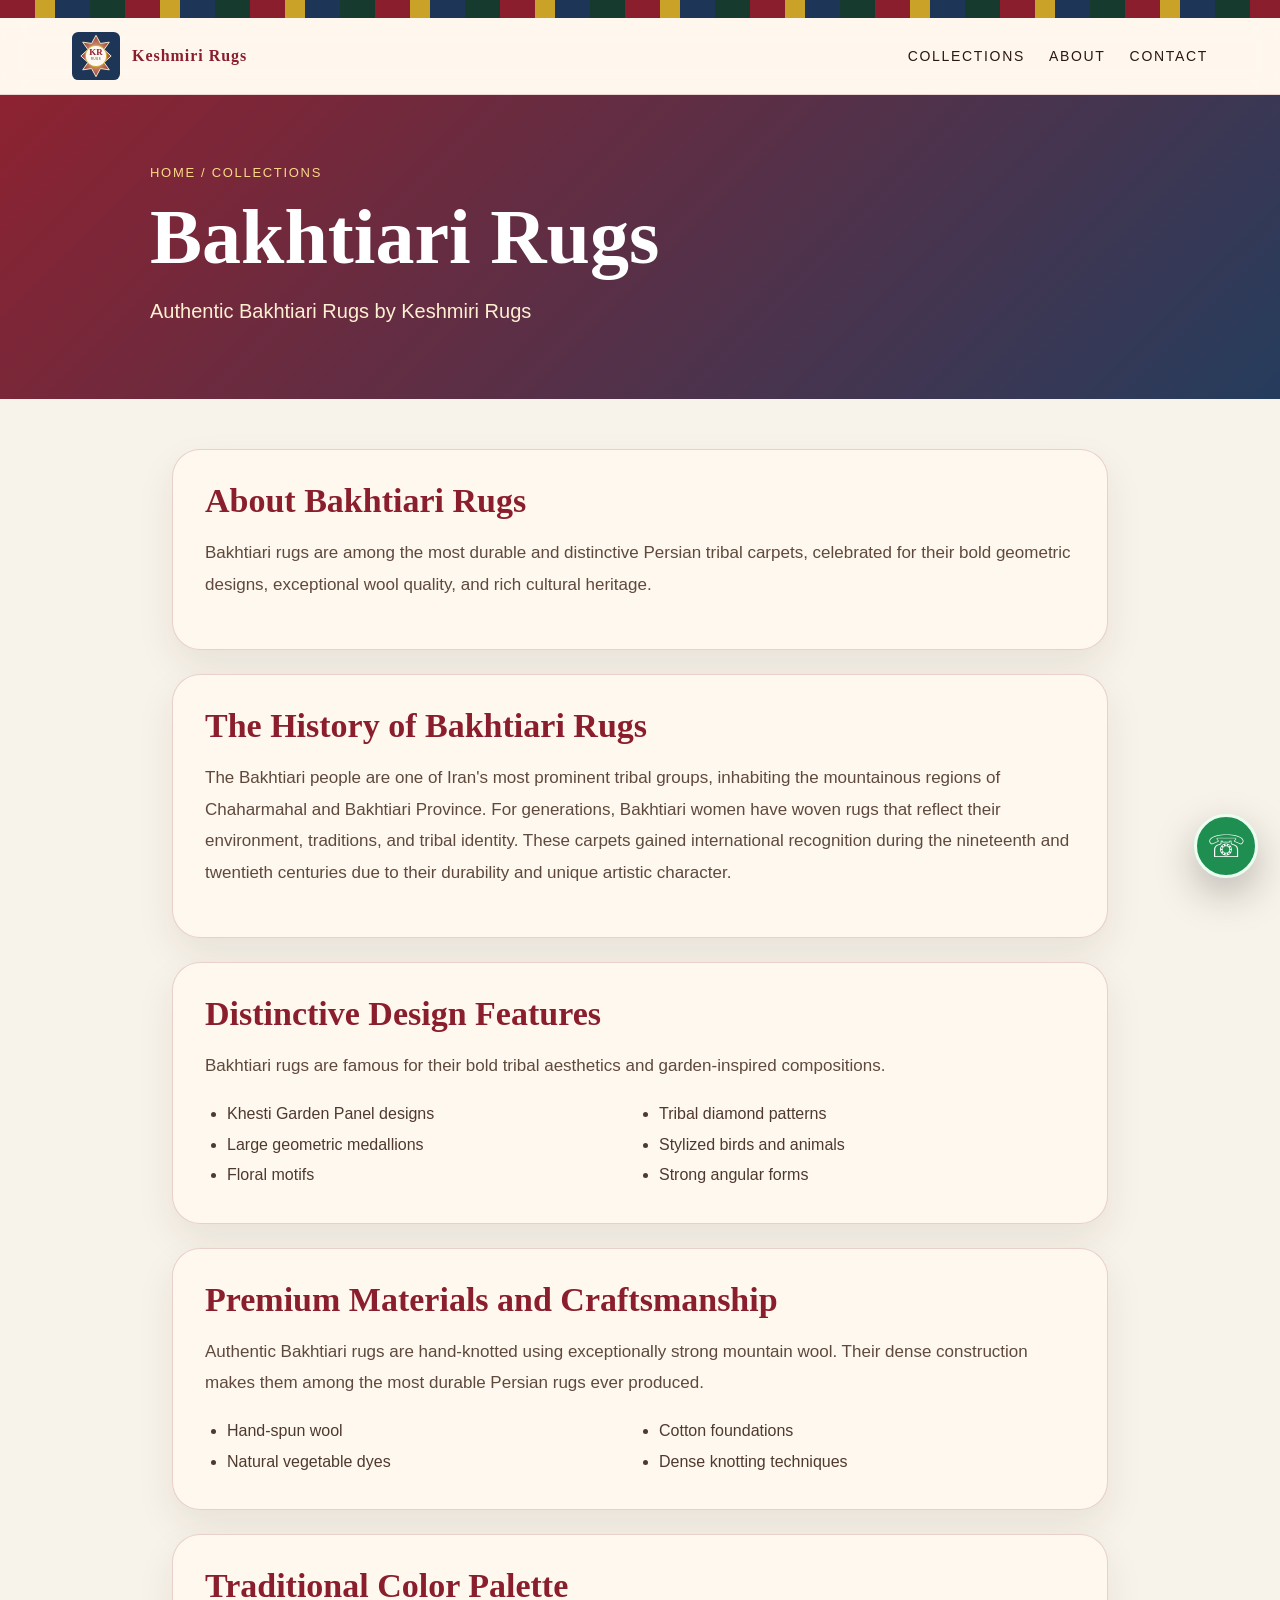
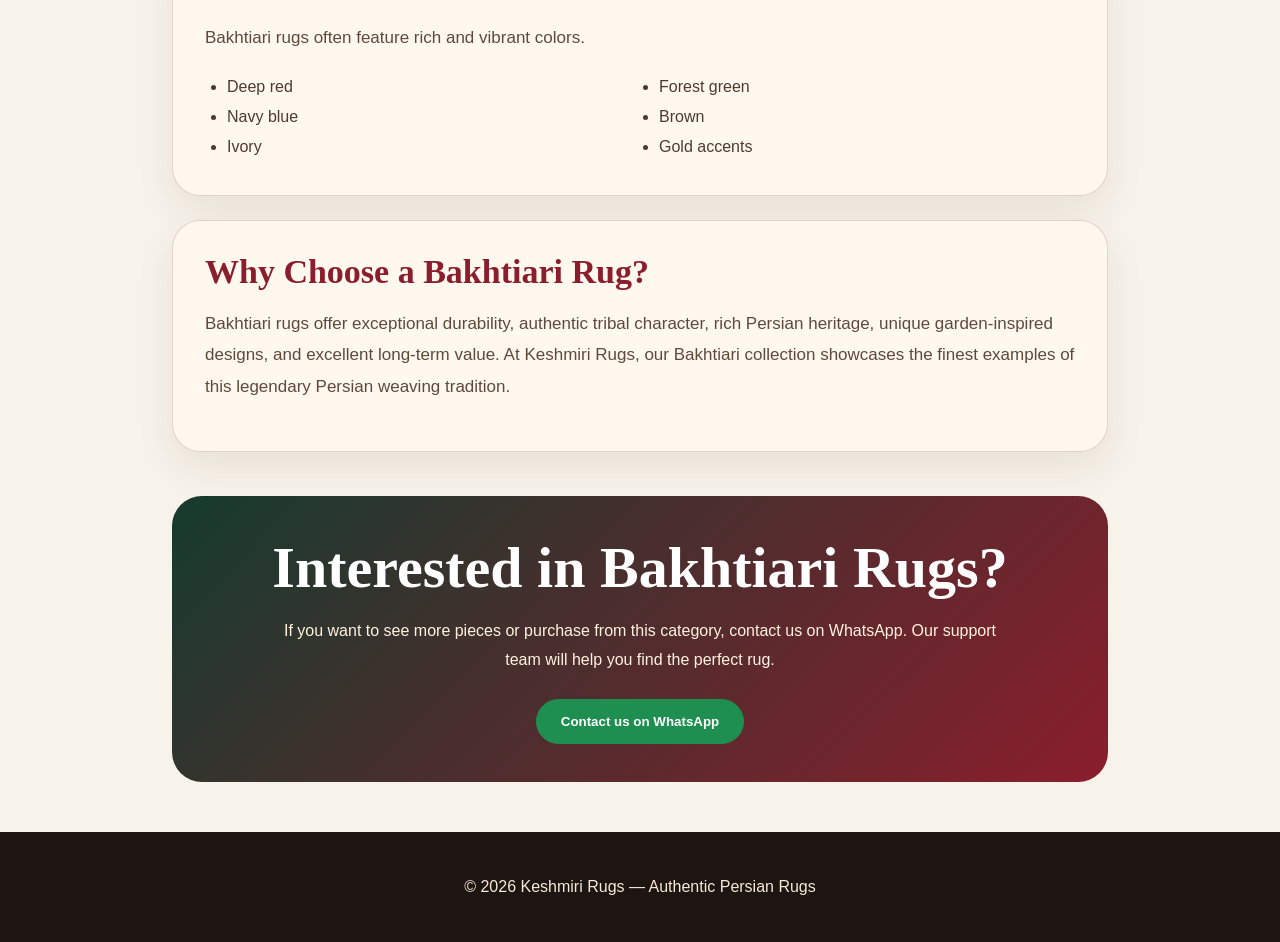
==== categories/bakhtiari.html @ 1ea9fee5 "Implement V1" ====
<!DOCTYPE html>
<html lang="en">
<head>
  <meta charset="UTF-8"><meta name="viewport" content="width=device-width, initial-scale=1.0">
  <title>Bakhtiari Rugs | Keshmiri Rugs</title>
  <meta name="description" content="Authentic Bakhtiari Rugs by Keshmiri Rugs. Bakhtiari rugs are among the most durable and distinctive Persian tribal carpets, celebrated for their bold geometric designs, exceptional wool quality, and rich cultural heritage.">
  <link rel="stylesheet" href="../assets/style.css">
</head>
<body>
  <div class="pattern-strip"></div>
  <header class="topbar">
    <nav class="nav">
      <a class="brand" href="../index.html"><img src="../assets/logo.svg" alt="Keshmiri Rugs logo"><span>Keshmiri Rugs</span></a>
      <div class="menu"><a href="../index.html#collections">Collections</a><a href="../index.html#about">About</a><a href="../index.html#contact">Contact</a></div>
    </nav>
  </header>
  <main>
    <section class="page-hero">
      <div class="page-title">
        <div class="breadcrumb"><a href="../index.html">Home</a> / Collections</div>
        <h1>Bakhtiari Rugs</h1>
        <p>Authentic Bakhtiari Rugs by Keshmiri Rugs</p>
      </div>
    </section>
    <div class="content">
      <section class="info-box">
        <h2>About Bakhtiari Rugs</h2>
        <p>Bakhtiari rugs are among the most durable and distinctive Persian tribal carpets, celebrated for their bold geometric designs, exceptional wool quality, and rich cultural heritage.</p>
      </section>
      <section class="info-box">
<h2>The History of Bakhtiari Rugs</h2>
<p>The Bakhtiari people are one of Iran&#x27;s most prominent tribal groups, inhabiting the mountainous regions of Chaharmahal and Bakhtiari Province. For generations, Bakhtiari women have woven rugs that reflect their environment, traditions, and tribal identity. These carpets gained international recognition during the nineteenth and twentieth centuries due to their durability and unique artistic character.</p>

</section>
<section class="info-box">
<h2>Distinctive Design Features</h2>
<p>Bakhtiari rugs are famous for their bold tribal aesthetics and garden-inspired compositions.</p>
<ul><li>Khesti Garden Panel designs</li><li>Large geometric medallions</li><li>Floral motifs</li><li>Tribal diamond patterns</li><li>Stylized birds and animals</li><li>Strong angular forms</li></ul>
</section>
<section class="info-box">
<h2>Premium Materials and Craftsmanship</h2>
<p>Authentic Bakhtiari rugs are hand-knotted using exceptionally strong mountain wool. Their dense construction makes them among the most durable Persian rugs ever produced.</p>
<ul><li>Hand-spun wool</li><li>Natural vegetable dyes</li><li>Cotton foundations</li><li>Dense knotting techniques</li></ul>
</section>
<section class="info-box">
<h2>Traditional Color Palette</h2>
<p>Bakhtiari rugs often feature rich and vibrant colors.</p>
<ul><li>Deep red</li><li>Navy blue</li><li>Ivory</li><li>Forest green</li><li>Brown</li><li>Gold accents</li></ul>
</section>
<section class="info-box">
<h2>Why Choose a Bakhtiari Rug?</h2>
<p>Bakhtiari rugs offer exceptional durability, authentic tribal character, rich Persian heritage, unique garden-inspired designs, and excellent long-term value. At Keshmiri Rugs, our Bakhtiari collection showcases the finest examples of this legendary Persian weaving tradition.</p>

</section>
      <section class="cta">
        <h2>Interested in Bakhtiari Rugs?</h2>
        <p>If you want to see more pieces or purchase from this category, contact us on WhatsApp. Our support team will help you find the perfect rug.</p>
        <button class="btn whatsapp" data-whatsapp data-category="Bakhtiari Rugs">Contact us on WhatsApp</button>
      </section>
    </div>
  </main>
  <footer class="footer">© 2026 Keshmiri Rugs — Authentic Persian Rugs</footer>
  <button class="floating-whatsapp" data-whatsapp data-category="Bakhtiari Rugs" aria-label="Contact on WhatsApp">☏</button>
  <script src="../assets/script.js"></script>
</body>
</html>
---- assets/style.css ----
:root{
  --red:#8b1e2d; --navy:#1d3557; --gold:#c9a227; --ivory:#fff8ee;
  --cream:#f8f3ea; --green:#163b2e; --brown:#2c1810; --muted:#775e4b;
}
*{box-sizing:border-box}
html{scroll-behavior:smooth}
body{margin:0;font-family:Inter,Arial,sans-serif;background:var(--cream);color:var(--brown)}
a{text-decoration:none;color:inherit}
.topbar{position:sticky;top:0;z-index:10;background:rgba(255,248,238,.92);backdrop-filter:blur(12px);border-bottom:1px solid rgba(139,30,45,.16)}
.nav{max-width:1180px;margin:auto;display:flex;align-items:center;justify-content:space-between;padding:14px 22px}
.brand{display:flex;align-items:center;gap:12px;font-family:Georgia,serif;font-weight:700;letter-spacing:.06em;color:var(--red)}
.brand img{width:48px;height:48px}
.menu{display:flex;gap:24px;font-size:14px;text-transform:uppercase;letter-spacing:.12em}
.hero{min-height:88vh;display:grid;grid-template-columns:1.02fr .98fr;gap:42px;align-items:center;max-width:1180px;margin:auto;padding:70px 22px}
.eyebrow{color:var(--red);font-size:13px;font-weight:700;letter-spacing:.24em;text-transform:uppercase}
h1{font-family:Georgia,serif;font-size:clamp(48px,7vw,92px);line-height:.94;margin:18px 0;color:var(--brown)}
.hero p{font-size:20px;line-height:1.8;color:#563e31;max-width:620px}
.hero-card{position:relative;border-radius:34px;overflow:hidden;box-shadow:0 32px 80px rgba(44,24,16,.22);border:10px solid var(--ivory);background:var(--red)}
.hero-card img{display:block;width:100%;height:auto}
.hero-badge{position:absolute;left:24px;bottom:24px;background:rgba(255,248,238,.92);border:1px solid rgba(201,162,39,.7);border-radius:22px;padding:16px 20px;color:var(--brown);font-family:Georgia,serif}
.btns{display:flex;gap:14px;flex-wrap:wrap;margin-top:34px}
.btn{display:inline-flex;align-items:center;justify-content:center;padding:14px 24px;border-radius:999px;font-weight:700;border:1px solid var(--red);transition:.25s;cursor:pointer}
.btn.primary{background:var(--red);color:white;box-shadow:0 12px 30px rgba(139,30,45,.25)}
.btn.secondary{background:transparent;color:var(--red)}
.btn.whatsapp{background:#1f8f51;color:white;border-color:#1f8f51}
.btn:hover{transform:translateY(-2px)}
.section{padding:86px 22px}
.section.dark{background:linear-gradient(135deg,var(--red),var(--navy));color:white}
.container{max-width:1180px;margin:auto}
.center{text-align:center}
h2{font-family:Georgia,serif;font-size:clamp(34px,5vw,58px);margin:0 0 16px}
.lead{font-size:18px;line-height:1.8;color:#6d5546;max-width:760px;margin:0 auto 42px}
.dark .lead{color:#f8e8d6}
.grid{display:grid;grid-template-columns:repeat(4,1fr);gap:20px}
.card{background:var(--ivory);border:1px solid rgba(139,30,45,.18);border-radius:26px;overflow:hidden;box-shadow:0 14px 34px rgba(44,24,16,.08);transition:.25s}
.card:hover{transform:translateY(-5px);box-shadow:0 22px 50px rgba(44,24,16,.14)}
.rug-thumb{height:160px;background:
  radial-gradient(circle at 50% 50%, var(--gold) 0 8%, transparent 9%),
  repeating-linear-gradient(45deg, rgba(255,248,238,.18) 0 14px, transparent 14px 28px),
  linear-gradient(135deg,var(--red),var(--navy));border-bottom:8px solid var(--gold);position:relative}
.rug-thumb:before{content:"";position:absolute;inset:18px;border:4px double var(--ivory);border-radius:10px}
.card-body{padding:22px}
.card h3{font-family:Georgia,serif;font-size:26px;margin:0 0 10px;color:var(--red)}
.card p{color:#6b5547;line-height:1.65;margin:0 0 18px}
.pattern-strip{height:18px;background:repeating-linear-gradient(90deg,var(--red) 0 35px,var(--gold) 35px 55px,var(--navy) 55px 90px,var(--green) 90px 125px)}
.footer{background:#1c1512;color:#f8e8d6;padding:46px 22px;text-align:center}
.page-hero{background:linear-gradient(135deg,rgba(139,30,45,.98),rgba(29,53,87,.96));color:white;padding:70px 22px 50px}
.breadcrumb{font-size:13px;letter-spacing:.13em;text-transform:uppercase;color:#f8d986;margin-bottom:20px}
.page-title{max-width:980px;margin:auto}
.page-title h1{color:white;font-size:clamp(42px,7vw,78px)}
.page-title p{font-size:20px;line-height:1.8;color:#fff0d2}
.content{max-width:980px;margin:50px auto;padding:0 22px}
.info-box{background:var(--ivory);border:1px solid rgba(139,30,45,.18);border-radius:28px;padding:32px;margin-bottom:24px;box-shadow:0 16px 38px rgba(44,24,16,.08)}
.info-box h2{font-size:34px;color:var(--red)}
.info-box p{line-height:1.85;color:#5f493d;font-size:17px}
.info-box ul{columns:2;margin:18px 0 0;padding-left:22px;color:#4f392f;line-height:1.9}
.cta{background:linear-gradient(135deg,var(--green),var(--red));color:white;border-radius:30px;padding:38px;text-align:center;margin:44px 0}
.cta h2{color:white}
.cta p{max-width:720px;margin:0 auto 24px;color:#fff3df;line-height:1.8}
@media(max-width:920px){.hero{grid-template-columns:1fr}.grid{grid-template-columns:repeat(2,1fr)}.menu{display:none}.hero{padding-top:36px}}
@media(max-width:560px){.grid{grid-template-columns:1fr}.info-box ul{columns:1}.nav{padding:10px 16px}.brand img{width:40px;height:40px}}

.floating-whatsapp{position:fixed;right:22px;bottom:22px;z-index:50;width:64px;height:64px;border-radius:50%;background:#1f8f51;color:white;display:flex;align-items:center;justify-content:center;font-size:31px;box-shadow:0 16px 40px rgba(0,0,0,.25);border:3px solid #eafff2;transition:.25s;cursor:pointer}
.floating-whatsapp:hover{transform:translateY(-4px) scale(1.03)}
@media(max-width:560px){.floating-whatsapp{width:58px;height:58px;right:16px;bottom:16px}}
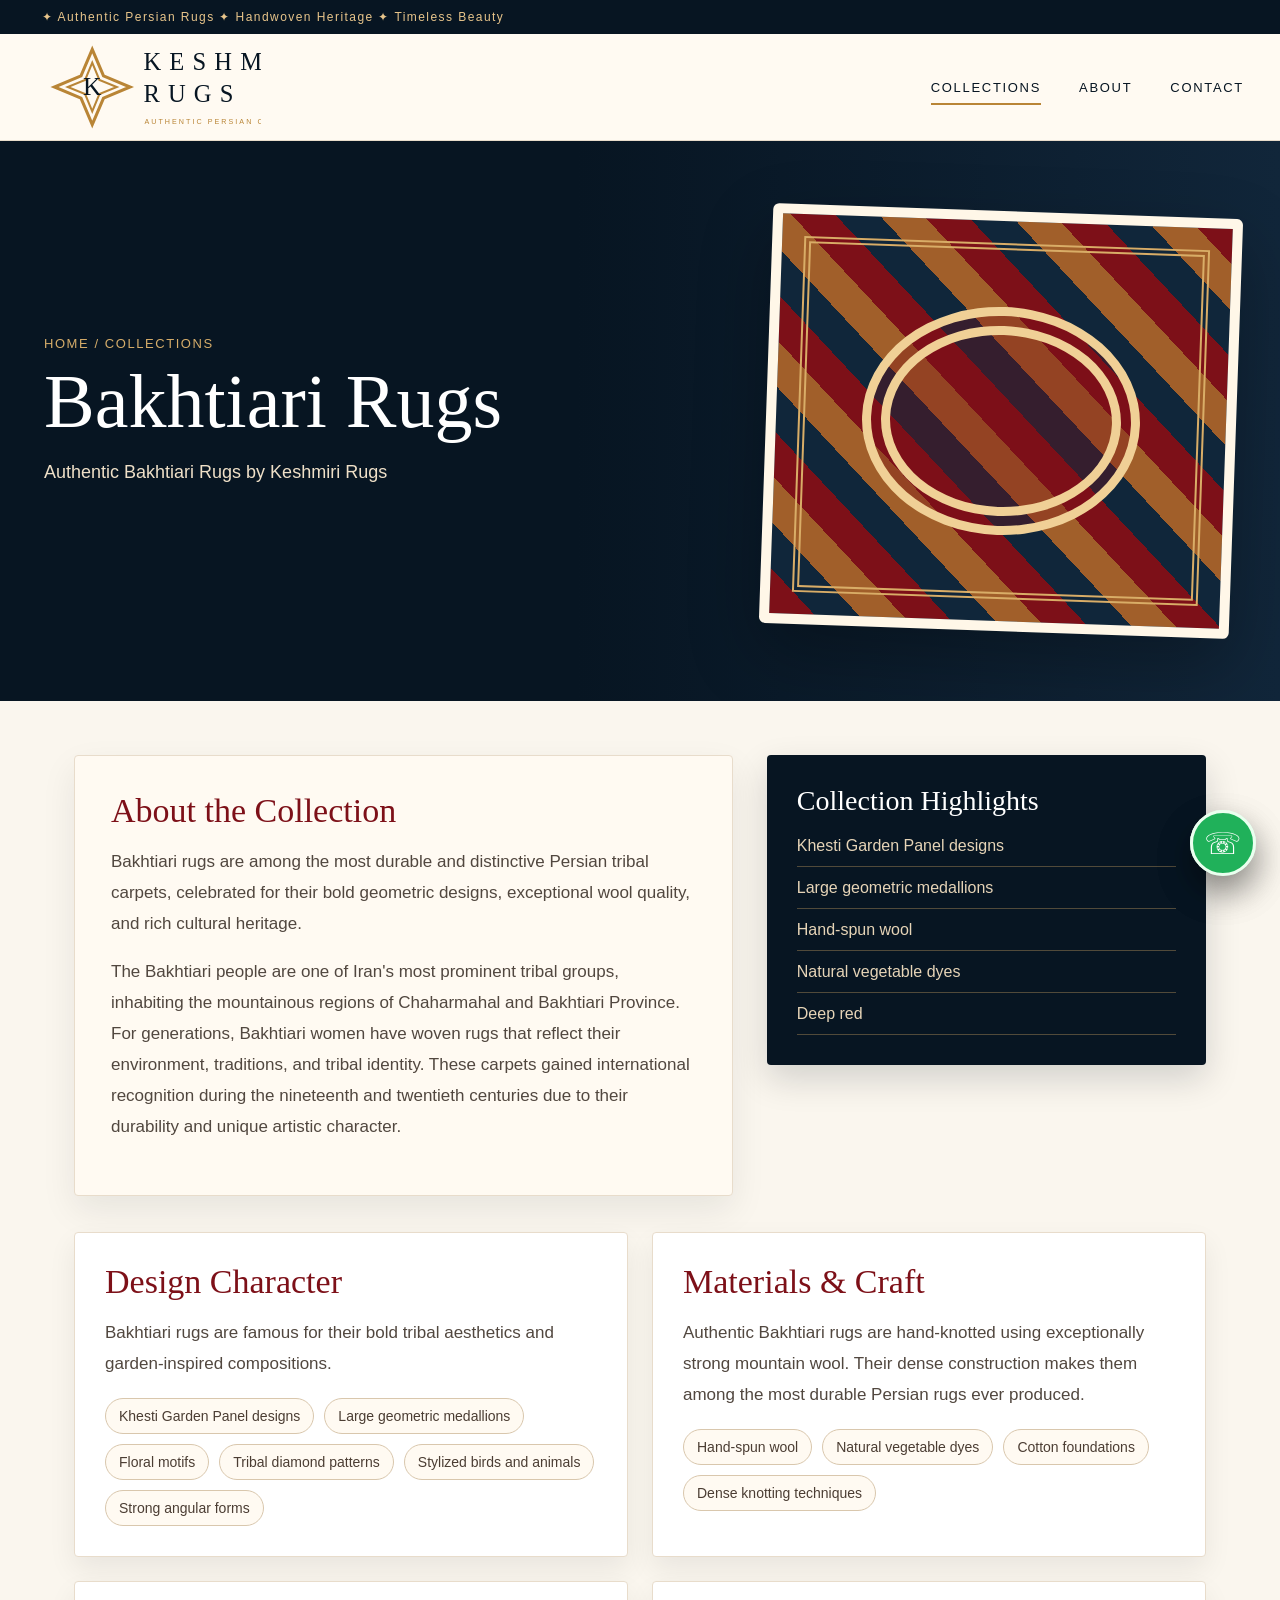
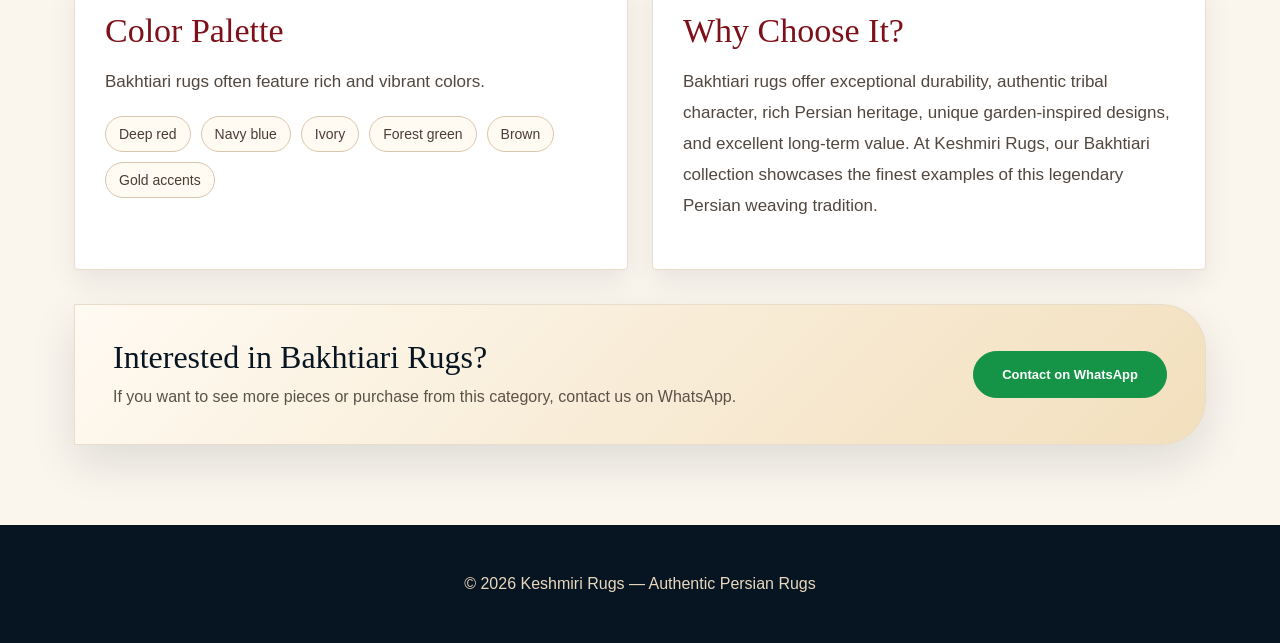
==== commit 58bc71a2: "Implement V2" ====
--- a/categories/bakhtiari.html
+++ b/categories/bakhtiari.html
@@ -15,52 +15,63 @@
     </nav>
   </header>
   <main>
-    <section class="page-hero">
-      <div class="page-title">
-        <div class="breadcrumb"><a href="../index.html">Home</a> / Collections</div>
-        <h1>Bakhtiari Rugs</h1>
-        <p>Authentic Bakhtiari Rugs by Keshmiri Rugs</p>
+    <section class="page-hero collection-hero">
+      <div class="collection-hero-inner">
+        <div>
+          <div class="breadcrumb"><a href="../index.html">Home</a> / Collections</div>
+          <h1>Bakhtiari Rugs</h1>
+          <p>Authentic Bakhtiari Rugs by Keshmiri Rugs</p>
+        </div>
+        <div class="hero-rug-panel" aria-hidden="true"></div>
       </div>
     </section>
-    <div class="content">
-      <section class="info-box">
-        <h2>About Bakhtiari Rugs</h2>
-        <p>Bakhtiari rugs are among the most durable and distinctive Persian tribal carpets, celebrated for their bold geometric designs, exceptional wool quality, and rich cultural heritage.</p>
+
+    <div class="collection-content">
+      <section class="intro-panel">
+        <article class="story-card">
+          <h2>About the Collection</h2>
+          <p>Bakhtiari rugs are among the most durable and distinctive Persian tribal carpets, celebrated for their bold geometric designs, exceptional wool quality, and rich cultural heritage.</p>
+          <p>The Bakhtiari people are one of Iran&#x27;s most prominent tribal groups, inhabiting the mountainous regions of Chaharmahal and Bakhtiari Province. For generations, Bakhtiari women have woven rugs that reflect their environment, traditions, and tribal identity. These carpets gained international recognition during the nineteenth and twentieth centuries due to their durability and unique artistic character.</p>
+        </article>
+        <aside class="quick-panel">
+          <h3>Collection Highlights</h3>
+          <div class="quick-list"><span>Khesti Garden Panel designs</span><span>Large geometric medallions</span><span>Hand-spun wool</span><span>Natural vegetable dyes</span><span>Deep red</span></div>
+        </aside>
       </section>
-      <section class="info-box">
-<h2>The History of Bakhtiari Rugs</h2>
-<p>The Bakhtiari people are one of Iran&#x27;s most prominent tribal groups, inhabiting the mountainous regions of Chaharmahal and Bakhtiari Province. For generations, Bakhtiari women have woven rugs that reflect their environment, traditions, and tribal identity. These carpets gained international recognition during the nineteenth and twentieth centuries due to their durability and unique artistic character.</p>
 
-</section>
-<section class="info-box">
-<h2>Distinctive Design Features</h2>
-<p>Bakhtiari rugs are famous for their bold tribal aesthetics and garden-inspired compositions.</p>
-<ul><li>Khesti Garden Panel designs</li><li>Large geometric medallions</li><li>Floral motifs</li><li>Tribal diamond patterns</li><li>Stylized birds and animals</li><li>Strong angular forms</li></ul>
-</section>
-<section class="info-box">
-<h2>Premium Materials and Craftsmanship</h2>
-<p>Authentic Bakhtiari rugs are hand-knotted using exceptionally strong mountain wool. Their dense construction makes them among the most durable Persian rugs ever produced.</p>
-<ul><li>Hand-spun wool</li><li>Natural vegetable dyes</li><li>Cotton foundations</li><li>Dense knotting techniques</li></ul>
-</section>
-<section class="info-box">
-<h2>Traditional Color Palette</h2>
-<p>Bakhtiari rugs often feature rich and vibrant colors.</p>
-<ul><li>Deep red</li><li>Navy blue</li><li>Ivory</li><li>Forest green</li><li>Brown</li><li>Gold accents</li></ul>
-</section>
-<section class="info-box">
-<h2>Why Choose a Bakhtiari Rug?</h2>
-<p>Bakhtiari rugs offer exceptional durability, authentic tribal character, rich Persian heritage, unique garden-inspired designs, and excellent long-term value. At Keshmiri Rugs, our Bakhtiari collection showcases the finest examples of this legendary Persian weaving tradition.</p>
+      <section class="compact-grid">
+        <article class="compact-section">
+          <h2>Design Character</h2>
+          <p>Bakhtiari rugs are famous for their bold tribal aesthetics and garden-inspired compositions.</p>
+          <div class="chips"><span class="chip">Khesti Garden Panel designs</span><span class="chip">Large geometric medallions</span><span class="chip">Floral motifs</span><span class="chip">Tribal diamond patterns</span><span class="chip">Stylized birds and animals</span><span class="chip">Strong angular forms</span></div>
+        </article>
+        <article class="compact-section">
+          <h2>Materials & Craft</h2>
+          <p>Authentic Bakhtiari rugs are hand-knotted using exceptionally strong mountain wool. Their dense construction makes them among the most durable Persian rugs ever produced.</p>
+          <div class="chips"><span class="chip">Hand-spun wool</span><span class="chip">Natural vegetable dyes</span><span class="chip">Cotton foundations</span><span class="chip">Dense knotting techniques</span></div>
+        </article>
+        <article class="compact-section">
+          <h2>Color Palette</h2>
+          <p>Bakhtiari rugs often feature rich and vibrant colors.</p>
+          <div class="chips"><span class="chip">Deep red</span><span class="chip">Navy blue</span><span class="chip">Ivory</span><span class="chip">Forest green</span><span class="chip">Brown</span><span class="chip">Gold accents</span></div>
+        </article>
+        <article class="compact-section">
+          <h2>Why Choose It?</h2>
+          <p>Bakhtiari rugs offer exceptional durability, authentic tribal character, rich Persian heritage, unique garden-inspired designs, and excellent long-term value. At Keshmiri Rugs, our Bakhtiari collection showcases the finest examples of this legendary Persian weaving tradition.</p>
+        </article>
+      </section>
 
-</section>
-      <section class="cta">
-        <h2>Interested in Bakhtiari Rugs?</h2>
-        <p>If you want to see more pieces or purchase from this category, contact us on WhatsApp. Our support team will help you find the perfect rug.</p>
-        <button class="btn whatsapp" data-whatsapp data-category="Bakhtiari Rugs">Contact us on WhatsApp</button>
+      <section class="collection-cta">
+        <div>
+          <h2>Interested in Bakhtiari Rugs?</h2>
+          <p>If you want to see more pieces or purchase from this category, contact us on WhatsApp.</p>
+        </div>
+        <button class="btn whatsapp" data-whatsapp data-category="Bakhtiari Rugs">Contact on WhatsApp</button>
       </section>
     </div>
   </main>
+  <button class="floating-whatsapp" data-whatsapp data-category="Bakhtiari Rugs" aria-label="Contact on WhatsApp"></button>
   <footer class="footer">© 2026 Keshmiri Rugs — Authentic Persian Rugs</footer>
-  <button class="floating-whatsapp" data-whatsapp data-category="Bakhtiari Rugs" aria-label="Contact on WhatsApp">☏</button>
   <script src="../assets/script.js"></script>
 </body>
 </html>
--- a/assets/style.css
+++ b/assets/style.css
@@ -1,66 +1,13 @@
 
-:root{
-  --red:#8b1e2d; --navy:#1d3557; --gold:#c9a227; --ivory:#fff8ee;
-  --cream:#f8f3ea; --green:#163b2e; --brown:#2c1810; --muted:#775e4b;
-}
-*{box-sizing:border-box}
-html{scroll-behavior:smooth}
-body{margin:0;font-family:Inter,Arial,sans-serif;background:var(--cream);color:var(--brown)}
-a{text-decoration:none;color:inherit}
-.topbar{position:sticky;top:0;z-index:10;background:rgba(255,248,238,.92);backdrop-filter:blur(12px);border-bottom:1px solid rgba(139,30,45,.16)}
-.nav{max-width:1180px;margin:auto;display:flex;align-items:center;justify-content:space-between;padding:14px 22px}
-.brand{display:flex;align-items:center;gap:12px;font-family:Georgia,serif;font-weight:700;letter-spacing:.06em;color:var(--red)}
-.brand img{width:48px;height:48px}
-.menu{display:flex;gap:24px;font-size:14px;text-transform:uppercase;letter-spacing:.12em}
-.hero{min-height:88vh;display:grid;grid-template-columns:1.02fr .98fr;gap:42px;align-items:center;max-width:1180px;margin:auto;padding:70px 22px}
-.eyebrow{color:var(--red);font-size:13px;font-weight:700;letter-spacing:.24em;text-transform:uppercase}
-h1{font-family:Georgia,serif;font-size:clamp(48px,7vw,92px);line-height:.94;margin:18px 0;color:var(--brown)}
-.hero p{font-size:20px;line-height:1.8;color:#563e31;max-width:620px}
-.hero-card{position:relative;border-radius:34px;overflow:hidden;box-shadow:0 32px 80px rgba(44,24,16,.22);border:10px solid var(--ivory);background:var(--red)}
-.hero-card img{display:block;width:100%;height:auto}
-.hero-badge{position:absolute;left:24px;bottom:24px;background:rgba(255,248,238,.92);border:1px solid rgba(201,162,39,.7);border-radius:22px;padding:16px 20px;color:var(--brown);font-family:Georgia,serif}
-.btns{display:flex;gap:14px;flex-wrap:wrap;margin-top:34px}
-.btn{display:inline-flex;align-items:center;justify-content:center;padding:14px 24px;border-radius:999px;font-weight:700;border:1px solid var(--red);transition:.25s;cursor:pointer}
-.btn.primary{background:var(--red);color:white;box-shadow:0 12px 30px rgba(139,30,45,.25)}
-.btn.secondary{background:transparent;color:var(--red)}
-.btn.whatsapp{background:#1f8f51;color:white;border-color:#1f8f51}
-.btn:hover{transform:translateY(-2px)}
-.section{padding:86px 22px}
-.section.dark{background:linear-gradient(135deg,var(--red),var(--navy));color:white}
-.container{max-width:1180px;margin:auto}
-.center{text-align:center}
-h2{font-family:Georgia,serif;font-size:clamp(34px,5vw,58px);margin:0 0 16px}
-.lead{font-size:18px;line-height:1.8;color:#6d5546;max-width:760px;margin:0 auto 42px}
-.dark .lead{color:#f8e8d6}
-.grid{display:grid;grid-template-columns:repeat(4,1fr);gap:20px}
-.card{background:var(--ivory);border:1px solid rgba(139,30,45,.18);border-radius:26px;overflow:hidden;box-shadow:0 14px 34px rgba(44,24,16,.08);transition:.25s}
-.card:hover{transform:translateY(-5px);box-shadow:0 22px 50px rgba(44,24,16,.14)}
-.rug-thumb{height:160px;background:
-  radial-gradient(circle at 50% 50%, var(--gold) 0 8%, transparent 9%),
-  repeating-linear-gradient(45deg, rgba(255,248,238,.18) 0 14px, transparent 14px 28px),
-  linear-gradient(135deg,var(--red),var(--navy));border-bottom:8px solid var(--gold);position:relative}
-.rug-thumb:before{content:"";position:absolute;inset:18px;border:4px double var(--ivory);border-radius:10px}
-.card-body{padding:22px}
-.card h3{font-family:Georgia,serif;font-size:26px;margin:0 0 10px;color:var(--red)}
-.card p{color:#6b5547;line-height:1.65;margin:0 0 18px}
-.pattern-strip{height:18px;background:repeating-linear-gradient(90deg,var(--red) 0 35px,var(--gold) 35px 55px,var(--navy) 55px 90px,var(--green) 90px 125px)}
-.footer{background:#1c1512;color:#f8e8d6;padding:46px 22px;text-align:center}
-.page-hero{background:linear-gradient(135deg,rgba(139,30,45,.98),rgba(29,53,87,.96));color:white;padding:70px 22px 50px}
-.breadcrumb{font-size:13px;letter-spacing:.13em;text-transform:uppercase;color:#f8d986;margin-bottom:20px}
-.page-title{max-width:980px;margin:auto}
-.page-title h1{color:white;font-size:clamp(42px,7vw,78px)}
-.page-title p{font-size:20px;line-height:1.8;color:#fff0d2}
-.content{max-width:980px;margin:50px auto;padding:0 22px}
-.info-box{background:var(--ivory);border:1px solid rgba(139,30,45,.18);border-radius:28px;padding:32px;margin-bottom:24px;box-shadow:0 16px 38px rgba(44,24,16,.08)}
-.info-box h2{font-size:34px;color:var(--red)}
-.info-box p{line-height:1.85;color:#5f493d;font-size:17px}
-.info-box ul{columns:2;margin:18px 0 0;padding-left:22px;color:#4f392f;line-height:1.9}
-.cta{background:linear-gradient(135deg,var(--green),var(--red));color:white;border-radius:30px;padding:38px;text-align:center;margin:44px 0}
-.cta h2{color:white}
-.cta p{max-width:720px;margin:0 auto 24px;color:#fff3df;line-height:1.8}
-@media(max-width:920px){.hero{grid-template-columns:1fr}.grid{grid-template-columns:repeat(2,1fr)}.menu{display:none}.hero{padding-top:36px}}
-@media(max-width:560px){.grid{grid-template-columns:1fr}.info-box ul{columns:1}.nav{padding:10px 16px}.brand img{width:40px;height:40px}}
+:root{--ink:#071522;--gold:#b98536;--cream:#faf6ee;--paper:#fffaf2;--red:#7d1018;--line:#e8dccb;--muted:#6b5a4b;--green:#159447}*{box-sizing:border-box}html{scroll-behavior:smooth}body{margin:0;background:var(--cream);font-family:Inter,Arial,sans-serif;color:var(--ink)}a{text-decoration:none;color:inherit}.pattern-strip{height:34px;background:#071522;color:#e8c58b;display:flex;align-items:center;padding:0 42px;font-size:12px;letter-spacing:.12em}.pattern-strip:before{content:'✦ Authentic Persian Rugs  ✦  Handwoven Heritage  ✦  Timeless Beauty'}
+.topbar{position:sticky;top:0;z-index:10;background:rgba(255,250,242,.96);border-bottom:1px solid var(--line);backdrop-filter:blur(10px)}.nav{max-width:1320px;margin:auto;height:106px;padding:0 36px;display:flex;align-items:center;justify-content:space-between}.brand{display:flex;align-items:center;gap:12px}.brand img{width:210px;height:auto}.brand span{display:none}.menu{display:flex;gap:38px;text-transform:uppercase;font-size:13px;letter-spacing:.13em}.menu a{position:relative}.menu a:hover{color:var(--gold)}.menu a:first-child:after{content:'';position:absolute;left:0;right:0;bottom:-10px;height:2px;background:var(--gold)}
+.hero{min-height:610px;display:grid;grid-template-columns:1fr 1.15fr;align-items:center;gap:0;max-width:none;margin:0;padding:0 0 0 70px;background:linear-gradient(90deg,#fffaf2 0%,#fffaf2 36%,rgba(255,250,242,.3) 58%,rgba(255,250,242,0) 100%),url('hero-rug.svg') center/cover no-repeat}.eyebrow,.subtitle{color:var(--gold);font-size:14px;letter-spacing:.08em}.eyebrow:before{content:'— ';}.hero h1,h1{font-family:Georgia,serif;font-size:clamp(48px,6vw,76px);line-height:1.02;margin:20px 0 22px;color:#16100d;font-weight:400}.hero h1:after{content:''}.hero p,.intro{font-size:17px;line-height:1.9;color:#4f463f;max-width:540px}.hero-card{display:none}.btns{display:flex;gap:18px;margin-top:34px}.btn{display:inline-flex;align-items:center;justify-content:center;border:1px solid var(--gold);background:transparent;color:#16100d;padding:15px 28px;border-radius:3px;text-transform:uppercase;font-size:13px;letter-spacing:.12em;font-weight:700;cursor:pointer;transition:.25s}.btn.primary{background:var(--red);border-color:var(--red);color:#fff;box-shadow:0 12px 28px rgba(125,16,24,.25)}.btn.secondary{background:#fffaf2;color:#16100d}.btn.whatsapp{background:var(--green);border-color:var(--green);color:white;border-radius:30px;text-transform:none;letter-spacing:0}.btn:hover{transform:translateY(-2px)}
+.section{padding:76px 34px}.section.dark{background:#fffaf2;border-top:1px solid var(--line);border-bottom:1px solid var(--line);color:var(--ink);padding:32px 34px}.section.dark .container{display:grid;grid-template-columns:repeat(4,1fr);gap:24px;max-width:1260px}.section.dark h2{display:none}.section.dark .lead{display:contents}.section.dark .lead:before{content:'♡  Handwoven by Artisans';}.section.dark .lead:after{content:'✺  Authentic Designs';}.section.dark .lead,.section.dark .lead:before,.section.dark .lead:after{font-size:15px;color:#2c201a;text-transform:uppercase;letter-spacing:.09em}.container{max-width:1260px;margin:auto}.center{text-align:center}h2{font-family:Georgia,serif;font-size:clamp(34px,4vw,46px);font-weight:400;margin:0 0 12px}.lead{color:var(--muted);line-height:1.7;max-width:720px;margin:0 auto 42px}.grid{display:grid;grid-template-columns:repeat(4,1fr);gap:22px}.card{background:white;border:1px solid var(--line);box-shadow:0 14px 30px rgba(7,21,34,.10);overflow:hidden;border-radius:6px;transition:.25s}.card:hover{transform:translateY(-5px)}.rug-thumb{height:220px;background:repeating-linear-gradient(45deg,#7d1018 0 30px,#10263a 30px 60px,#a15f2a 60px 90px);position:relative}.rug-thumb:before{content:'';position:absolute;inset:14px;border:5px double #d9ad67}.rug-thumb:after{content:'';position:absolute;inset:54px;border-radius:50%;border:22px double #f0d096}.card-body{padding:20px;background:linear-gradient(#fffaf2ee,#fffaf2)}.card h3{font-family:Georgia,serif;font-size:25px;font-weight:400;margin:0 0 8px;color:#16100d}.card p{display:none}.card .btn{border:0;padding:0;color:var(--gold);background:none;text-transform:none;letter-spacing:0;font-weight:400}.footer{background:#071522;color:#e9d8bd;padding:50px;text-align:center}.page-hero{padding:80px 44px;background:linear-gradient(135deg,#071522,#18304a);color:white}.breadcrumb{color:#d6ad6a;text-transform:uppercase;letter-spacing:.12em;font-size:13px}.page-title{max-width:980px;margin:auto}.page-title h1{color:white;font-size:clamp(48px,6vw,72px)}.page-title p{font-size:19px;color:#efe0c8}.content{max-width:980px;margin:50px auto;padding:0 24px}.info-box{background:white;border:1px solid var(--line);padding:34px;margin-bottom:22px;box-shadow:0 12px 30px rgba(7,21,34,.08);border-radius:4px}.info-box h2{font-size:32px;color:var(--red)}.info-box p{line-height:1.85;color:#51473f;font-size:17px}.info-box ul{columns:2;line-height:1.9;color:#51473f}.cta{background:#fffaf2;border:1px solid var(--line);box-shadow:0 16px 40px rgba(7,21,34,.10);border-radius:0 42px 42px 0;padding:36px;text-align:center;margin-top:42px}.cta h2{font-size:32px}.cta p{color:#51473f}.floating-whatsapp{position:fixed;right:24px;bottom:24px;background:#20b15a;color:white;width:66px;height:66px;border-radius:50%;display:grid;place-items:center;font-size:30px;box-shadow:0 16px 34px #0004;z-index:30;border:3px solid #eaffef}.floating-whatsapp:before{content:'☏'}@media(max-width:900px){.menu{display:none}.nav{height:86px;padding:0 18px}.brand img{width:170px}.hero{grid-template-columns:1fr;padding:60px 24px;background:linear-gradient(90deg,rgba(255,250,242,.94),rgba(255,250,242,.78)),url('hero-rug.svg') center/cover}.grid{grid-template-columns:repeat(2,1fr)}.section.dark .container{grid-template-columns:1fr 1fr}}@media(max-width:560px){.pattern-strip{display:none}.grid,.section.dark .container{grid-template-columns:1fr}.hero h1{font-size:46px}.btns{flex-direction:column}.section{padding:50px 20px}.info-box ul{columns:1}}
 
-.floating-whatsapp{position:fixed;right:22px;bottom:22px;z-index:50;width:64px;height:64px;border-radius:50%;background:#1f8f51;color:white;display:flex;align-items:center;justify-content:center;font-size:31px;box-shadow:0 16px 40px rgba(0,0,0,.25);border:3px solid #eafff2;transition:.25s;cursor:pointer}
-.floating-whatsapp:hover{transform:translateY(-4px) scale(1.03)}
-@media(max-width:560px){.floating-whatsapp{width:58px;height:58px;right:16px;bottom:16px}}
+/* --- Final requested edits: correct brand, hover summaries, compact collection pages --- */
+.brand img{width:225px;max-width:48vw}.brand span{display:none!important}
+.card{position:relative}.card-body{position:relative;min-height:100px}.card p{display:block!important;position:absolute;left:0;right:0;bottom:0;min-height:100%;padding:18px 20px;margin:0;background:rgba(255,250,242,.96);color:#45372e;line-height:1.55;font-size:14px;opacity:0;transform:translateY(16px);transition:.28s ease;border-top:1px solid var(--line)}
+.card:hover p{opacity:1;transform:translateY(0)}.card:hover .card-body h3,.card:hover .card-body .btn{opacity:.12}.card .btn.secondary:after{content:'  '} 
+.page-hero.collection-hero{padding:0;background:linear-gradient(90deg,#071522 0%,#071522 45%,#11263a 100%);overflow:hidden}.collection-hero-inner{max-width:1320px;margin:auto;display:grid;grid-template-columns:1fr 470px;gap:54px;align-items:center;padding:70px 44px}.collection-hero h1{font-family:Georgia,serif;font-weight:400;font-size:clamp(48px,6vw,76px);line-height:1;margin:12px 0 18px;color:white}.collection-hero p{font-size:18px;line-height:1.75;color:#efe0c8;max-width:760px}.hero-rug-panel{height:420px;border:10px solid #fff7e8;border-radius:6px;background:repeating-linear-gradient(45deg,#7d1018 0 32px,#10263a 32px 64px,#a15f2a 64px 96px);position:relative;box-shadow:0 28px 70px rgba(0,0,0,.28);transform:rotate(2deg)}.hero-rug-panel:before{content:'';position:absolute;inset:22px;border:7px double #d9ad67}.hero-rug-panel:after{content:'';position:absolute;inset:86px;border-radius:50%;border:28px double #f0d096;background:rgba(125,16,24,.35)}
+.collection-content{max-width:1180px;margin:0 auto;padding:54px 24px 80px}.intro-panel{display:grid;grid-template-columns:1.2fr .8fr;gap:34px;align-items:start;margin-bottom:36px}.story-card{background:#fffaf2;border:1px solid var(--line);padding:36px;border-radius:4px;box-shadow:0 14px 35px rgba(7,21,34,.08)}.story-card h2,.compact-section h2{font-family:Georgia,serif;font-weight:400;color:var(--red);font-size:34px;margin:0 0 14px}.story-card p,.compact-section p{line-height:1.82;color:#51473f;font-size:17px}.quick-panel{background:#071522;color:#f4e7d2;padding:30px;border-radius:4px;box-shadow:0 14px 35px rgba(7,21,34,.16);position:sticky;top:128px}.quick-panel h3{font-family:Georgia,serif;font-size:28px;font-weight:400;margin:0 0 20px;color:white}.quick-list{display:grid;gap:12px}.quick-list span{display:block;border-bottom:1px solid rgba(217,173,103,.35);padding-bottom:11px;color:#e6d4b7}.compact-grid{display:grid;grid-template-columns:1fr 1fr;gap:24px}.compact-section{background:white;border:1px solid var(--line);padding:30px;border-radius:4px;box-shadow:0 12px 28px rgba(7,21,34,.07)}.chips{display:flex;flex-wrap:wrap;gap:10px;margin-top:18px}.chip{padding:9px 13px;border:1px solid #d9c7ad;background:#fffaf2;border-radius:999px;color:#4b3d33;font-size:14px}.collection-cta{margin-top:34px;background:linear-gradient(135deg,#fffaf2,#f2dfbd);border:1px solid var(--line);display:grid;grid-template-columns:1fr auto;align-items:center;gap:24px;padding:34px 38px;border-radius:0 44px 44px 0;box-shadow:0 18px 45px rgba(7,21,34,.11)}.collection-cta h2{font-family:Georgia,serif;font-weight:400;font-size:32px;margin:0 0 8px}.collection-cta p{margin:0;color:#5b5148;line-height:1.6}.content>.info-box,.content>.cta{display:none}
+@media(max-width:900px){.collection-hero-inner,.intro-panel,.compact-grid,.collection-cta{grid-template-columns:1fr}.hero-rug-panel{height:280px}.quick-panel{position:static}.collection-cta{border-radius:4px}.card p{position:static;opacity:1;transform:none;font-size:13px;padding:0;background:transparent;border:0;margin:8px 0 12px}.card:hover .card-body h3,.card:hover .card-body .btn{opacity:1}}
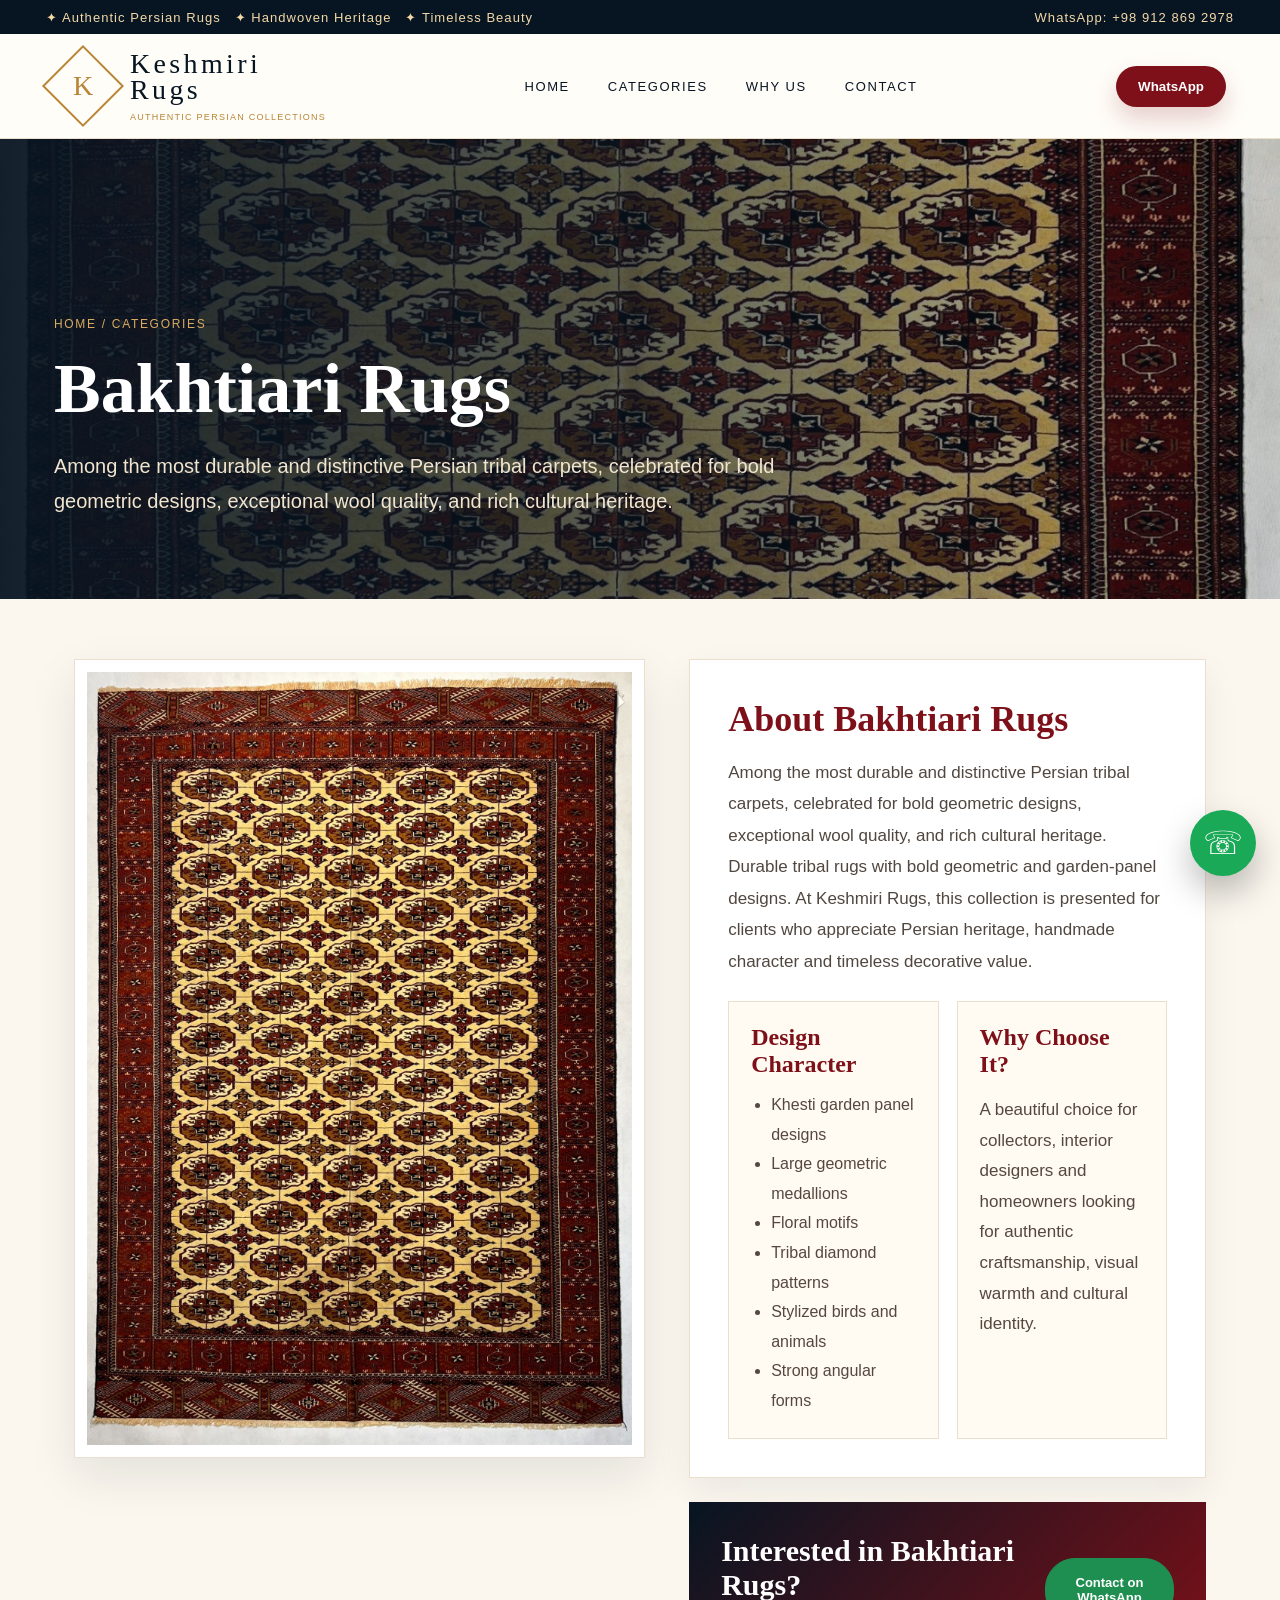
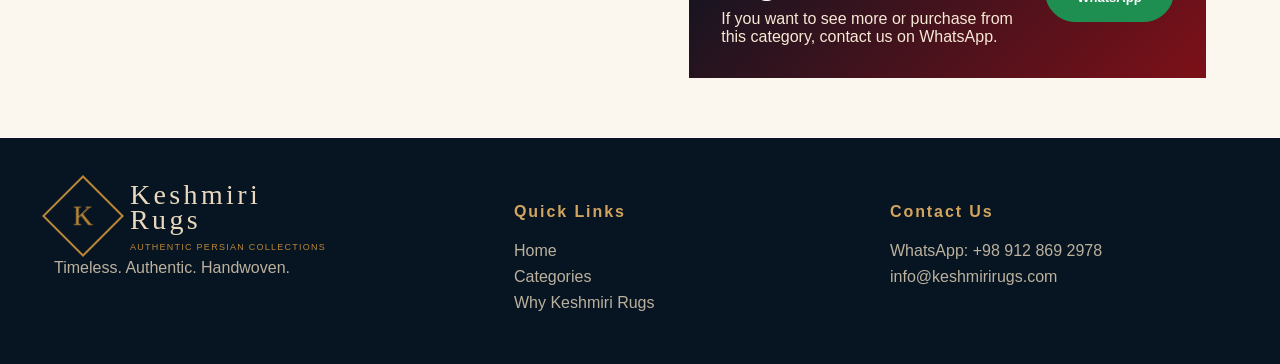
==== commit dd7371b6: "Implement new UI UX" ====
--- a/categories/bakhtiari.html
+++ b/categories/bakhtiari.html
@@ -1,77 +1,2 @@
-<!DOCTYPE html>
-<html lang="en">
-<head>
-  <meta charset="UTF-8"><meta name="viewport" content="width=device-width, initial-scale=1.0">
-  <title>Bakhtiari Rugs | Keshmiri Rugs</title>
-  <meta name="description" content="Authentic Bakhtiari Rugs by Keshmiri Rugs. Bakhtiari rugs are among the most durable and distinctive Persian tribal carpets, celebrated for their bold geometric designs, exceptional wool quality, and rich cultural heritage.">
-  <link rel="stylesheet" href="../assets/style.css">
-</head>
-<body>
-  <div class="pattern-strip"></div>
-  <header class="topbar">
-    <nav class="nav">
-      <a class="brand" href="../index.html"><img src="../assets/logo.svg" alt="Keshmiri Rugs logo"><span>Keshmiri Rugs</span></a>
-      <div class="menu"><a href="../index.html#collections">Collections</a><a href="../index.html#about">About</a><a href="../index.html#contact">Contact</a></div>
-    </nav>
-  </header>
-  <main>
-    <section class="page-hero collection-hero">
-      <div class="collection-hero-inner">
-        <div>
-          <div class="breadcrumb"><a href="../index.html">Home</a> / Collections</div>
-          <h1>Bakhtiari Rugs</h1>
-          <p>Authentic Bakhtiari Rugs by Keshmiri Rugs</p>
-        </div>
-        <div class="hero-rug-panel" aria-hidden="true"></div>
-      </div>
-    </section>
-
-    <div class="collection-content">
-      <section class="intro-panel">
-        <article class="story-card">
-          <h2>About the Collection</h2>
-          <p>Bakhtiari rugs are among the most durable and distinctive Persian tribal carpets, celebrated for their bold geometric designs, exceptional wool quality, and rich cultural heritage.</p>
-          <p>The Bakhtiari people are one of Iran&#x27;s most prominent tribal groups, inhabiting the mountainous regions of Chaharmahal and Bakhtiari Province. For generations, Bakhtiari women have woven rugs that reflect their environment, traditions, and tribal identity. These carpets gained international recognition during the nineteenth and twentieth centuries due to their durability and unique artistic character.</p>
-        </article>
-        <aside class="quick-panel">
-          <h3>Collection Highlights</h3>
-          <div class="quick-list"><span>Khesti Garden Panel designs</span><span>Large geometric medallions</span><span>Hand-spun wool</span><span>Natural vegetable dyes</span><span>Deep red</span></div>
-        </aside>
-      </section>
-
-      <section class="compact-grid">
-        <article class="compact-section">
-          <h2>Design Character</h2>
-          <p>Bakhtiari rugs are famous for their bold tribal aesthetics and garden-inspired compositions.</p>
-          <div class="chips"><span class="chip">Khesti Garden Panel designs</span><span class="chip">Large geometric medallions</span><span class="chip">Floral motifs</span><span class="chip">Tribal diamond patterns</span><span class="chip">Stylized birds and animals</span><span class="chip">Strong angular forms</span></div>
-        </article>
-        <article class="compact-section">
-          <h2>Materials & Craft</h2>
-          <p>Authentic Bakhtiari rugs are hand-knotted using exceptionally strong mountain wool. Their dense construction makes them among the most durable Persian rugs ever produced.</p>
-          <div class="chips"><span class="chip">Hand-spun wool</span><span class="chip">Natural vegetable dyes</span><span class="chip">Cotton foundations</span><span class="chip">Dense knotting techniques</span></div>
-        </article>
-        <article class="compact-section">
-          <h2>Color Palette</h2>
-          <p>Bakhtiari rugs often feature rich and vibrant colors.</p>
-          <div class="chips"><span class="chip">Deep red</span><span class="chip">Navy blue</span><span class="chip">Ivory</span><span class="chip">Forest green</span><span class="chip">Brown</span><span class="chip">Gold accents</span></div>
-        </article>
-        <article class="compact-section">
-          <h2>Why Choose It?</h2>
-          <p>Bakhtiari rugs offer exceptional durability, authentic tribal character, rich Persian heritage, unique garden-inspired designs, and excellent long-term value. At Keshmiri Rugs, our Bakhtiari collection showcases the finest examples of this legendary Persian weaving tradition.</p>
-        </article>
-      </section>
-
-      <section class="collection-cta">
-        <div>
-          <h2>Interested in Bakhtiari Rugs?</h2>
-          <p>If you want to see more pieces or purchase from this category, contact us on WhatsApp.</p>
-        </div>
-        <button class="btn whatsapp" data-whatsapp data-category="Bakhtiari Rugs">Contact on WhatsApp</button>
-      </section>
-    </div>
-  </main>
-  <button class="floating-whatsapp" data-whatsapp data-category="Bakhtiari Rugs" aria-label="Contact on WhatsApp"></button>
-  <footer class="footer">© 2026 Keshmiri Rugs — Authentic Persian Rugs</footer>
-  <script src="../assets/script.js"></script>
-</body>
-</html>+<!doctype html><html lang="en"><head><meta charset="utf-8"><meta name="viewport" content="width=device-width,initial-scale=1"><title>Bakhtiari Rugs | Keshmiri Rugs</title><link rel="stylesheet" href="../assets/style.css"></head><body><div class="topline"><span>✦ Authentic Persian Rugs &nbsp; ✦ Handwoven Heritage &nbsp; ✦ Timeless Beauty</span><span>WhatsApp: +98 912 869 2978</span></div>
+<header class="nav"><a class="logo" href="../index.html"><div class="mark"><span>K</span></div><div class="logo-text">Keshmiri<br>Rugs<small>AUTHENTIC PERSIAN COLLECTIONS</small></div></a><nav class="menu"><a href="../index.html">Home</a><a href="../categories.html">Categories</a><a href="../index.html#why">Why Us</a><a href="../index.html#contact">Contact</a></nav><button class="whatsapp-top" data-wa data-category="Persian Rugs">WhatsApp</button></header><section class="page-hero"><div class="page-hero-inner"><div class="breadcrumb"><a href="../index.html">Home</a> / <a href="../categories.html">Categories</a></div><h1>Bakhtiari Rugs</h1><p>Among the most durable and distinctive Persian tribal carpets, celebrated for bold geometric designs, exceptional wool quality, and rich cultural heritage.</p></div></section><main class="cat-content"><div class="cat-layout"><div class="cat-photo"><img src="../assets/rug-main.jpg" alt="Bakhtiari Rugs"></div><div><section class="story"><h2>About Bakhtiari Rugs</h2><p>Among the most durable and distinctive Persian tribal carpets, celebrated for bold geometric designs, exceptional wool quality, and rich cultural heritage. Durable tribal rugs with bold geometric and garden-panel designs. At Keshmiri Rugs, this collection is presented for clients who appreciate Persian heritage, handmade character and timeless decorative value.</p><div class="info-columns"><div class="mini"><h3>Design Character</h3><ul><li>Khesti garden panel designs</li><li>Large geometric medallions</li><li>Floral motifs</li><li>Tribal diamond patterns</li><li>Stylized birds and animals</li><li>Strong angular forms</li></ul></div><div class="mini"><h3>Why Choose It?</h3><p style="line-height:1.8;color:#55483f">A beautiful choice for collectors, interior designers and homeowners looking for authentic craftsmanship, visual warmth and cultural identity.</p></div></div></section><section class="cat-cta"><div><h2>Interested in Bakhtiari Rugs?</h2><p>If you want to see more or purchase from this category, contact us on WhatsApp.</p></div><button class="btn green" data-wa data-category="Bakhtiari Rugs">Contact on WhatsApp</button></section></div></div></main><footer class="footer" id="contact"><div><div class="logo"><div class="mark"><span>K</span></div><div class="logo-text">Keshmiri<br>Rugs<small>AUTHENTIC PERSIAN COLLECTIONS</small></div></div><p>Timeless. Authentic. Handwoven.</p></div><div><h4>Quick Links</h4><a href="../index.html">Home</a><a href="../categories.html">Categories</a><a href="../index.html#why">Why Keshmiri Rugs</a></div><div><h4>Contact Us</h4><p>WhatsApp: +98 912 869 2978</p><p>info@keshmirirugs.com</p></div></footer><button class="float" data-wa data-category="Persian Rugs">☏</button><script src="../assets/script.js"></script></body></html>
--- a/assets/style.css
+++ b/assets/style.css
@@ -1,13 +1,23 @@
 
-:root{--ink:#071522;--gold:#b98536;--cream:#faf6ee;--paper:#fffaf2;--red:#7d1018;--line:#e8dccb;--muted:#6b5a4b;--green:#159447}*{box-sizing:border-box}html{scroll-behavior:smooth}body{margin:0;background:var(--cream);font-family:Inter,Arial,sans-serif;color:var(--ink)}a{text-decoration:none;color:inherit}.pattern-strip{height:34px;background:#071522;color:#e8c58b;display:flex;align-items:center;padding:0 42px;font-size:12px;letter-spacing:.12em}.pattern-strip:before{content:'✦ Authentic Persian Rugs  ✦  Handwoven Heritage  ✦  Timeless Beauty'}
-.topbar{position:sticky;top:0;z-index:10;background:rgba(255,250,242,.96);border-bottom:1px solid var(--line);backdrop-filter:blur(10px)}.nav{max-width:1320px;margin:auto;height:106px;padding:0 36px;display:flex;align-items:center;justify-content:space-between}.brand{display:flex;align-items:center;gap:12px}.brand img{width:210px;height:auto}.brand span{display:none}.menu{display:flex;gap:38px;text-transform:uppercase;font-size:13px;letter-spacing:.13em}.menu a{position:relative}.menu a:hover{color:var(--gold)}.menu a:first-child:after{content:'';position:absolute;left:0;right:0;bottom:-10px;height:2px;background:var(--gold)}
-.hero{min-height:610px;display:grid;grid-template-columns:1fr 1.15fr;align-items:center;gap:0;max-width:none;margin:0;padding:0 0 0 70px;background:linear-gradient(90deg,#fffaf2 0%,#fffaf2 36%,rgba(255,250,242,.3) 58%,rgba(255,250,242,0) 100%),url('hero-rug.svg') center/cover no-repeat}.eyebrow,.subtitle{color:var(--gold);font-size:14px;letter-spacing:.08em}.eyebrow:before{content:'— ';}.hero h1,h1{font-family:Georgia,serif;font-size:clamp(48px,6vw,76px);line-height:1.02;margin:20px 0 22px;color:#16100d;font-weight:400}.hero h1:after{content:''}.hero p,.intro{font-size:17px;line-height:1.9;color:#4f463f;max-width:540px}.hero-card{display:none}.btns{display:flex;gap:18px;margin-top:34px}.btn{display:inline-flex;align-items:center;justify-content:center;border:1px solid var(--gold);background:transparent;color:#16100d;padding:15px 28px;border-radius:3px;text-transform:uppercase;font-size:13px;letter-spacing:.12em;font-weight:700;cursor:pointer;transition:.25s}.btn.primary{background:var(--red);border-color:var(--red);color:#fff;box-shadow:0 12px 28px rgba(125,16,24,.25)}.btn.secondary{background:#fffaf2;color:#16100d}.btn.whatsapp{background:var(--green);border-color:var(--green);color:white;border-radius:30px;text-transform:none;letter-spacing:0}.btn:hover{transform:translateY(-2px)}
-.section{padding:76px 34px}.section.dark{background:#fffaf2;border-top:1px solid var(--line);border-bottom:1px solid var(--line);color:var(--ink);padding:32px 34px}.section.dark .container{display:grid;grid-template-columns:repeat(4,1fr);gap:24px;max-width:1260px}.section.dark h2{display:none}.section.dark .lead{display:contents}.section.dark .lead:before{content:'♡  Handwoven by Artisans';}.section.dark .lead:after{content:'✺  Authentic Designs';}.section.dark .lead,.section.dark .lead:before,.section.dark .lead:after{font-size:15px;color:#2c201a;text-transform:uppercase;letter-spacing:.09em}.container{max-width:1260px;margin:auto}.center{text-align:center}h2{font-family:Georgia,serif;font-size:clamp(34px,4vw,46px);font-weight:400;margin:0 0 12px}.lead{color:var(--muted);line-height:1.7;max-width:720px;margin:0 auto 42px}.grid{display:grid;grid-template-columns:repeat(4,1fr);gap:22px}.card{background:white;border:1px solid var(--line);box-shadow:0 14px 30px rgba(7,21,34,.10);overflow:hidden;border-radius:6px;transition:.25s}.card:hover{transform:translateY(-5px)}.rug-thumb{height:220px;background:repeating-linear-gradient(45deg,#7d1018 0 30px,#10263a 30px 60px,#a15f2a 60px 90px);position:relative}.rug-thumb:before{content:'';position:absolute;inset:14px;border:5px double #d9ad67}.rug-thumb:after{content:'';position:absolute;inset:54px;border-radius:50%;border:22px double #f0d096}.card-body{padding:20px;background:linear-gradient(#fffaf2ee,#fffaf2)}.card h3{font-family:Georgia,serif;font-size:25px;font-weight:400;margin:0 0 8px;color:#16100d}.card p{display:none}.card .btn{border:0;padding:0;color:var(--gold);background:none;text-transform:none;letter-spacing:0;font-weight:400}.footer{background:#071522;color:#e9d8bd;padding:50px;text-align:center}.page-hero{padding:80px 44px;background:linear-gradient(135deg,#071522,#18304a);color:white}.breadcrumb{color:#d6ad6a;text-transform:uppercase;letter-spacing:.12em;font-size:13px}.page-title{max-width:980px;margin:auto}.page-title h1{color:white;font-size:clamp(48px,6vw,72px)}.page-title p{font-size:19px;color:#efe0c8}.content{max-width:980px;margin:50px auto;padding:0 24px}.info-box{background:white;border:1px solid var(--line);padding:34px;margin-bottom:22px;box-shadow:0 12px 30px rgba(7,21,34,.08);border-radius:4px}.info-box h2{font-size:32px;color:var(--red)}.info-box p{line-height:1.85;color:#51473f;font-size:17px}.info-box ul{columns:2;line-height:1.9;color:#51473f}.cta{background:#fffaf2;border:1px solid var(--line);box-shadow:0 16px 40px rgba(7,21,34,.10);border-radius:0 42px 42px 0;padding:36px;text-align:center;margin-top:42px}.cta h2{font-size:32px}.cta p{color:#51473f}.floating-whatsapp{position:fixed;right:24px;bottom:24px;background:#20b15a;color:white;width:66px;height:66px;border-radius:50%;display:grid;place-items:center;font-size:30px;box-shadow:0 16px 34px #0004;z-index:30;border:3px solid #eaffef}.floating-whatsapp:before{content:'☏'}@media(max-width:900px){.menu{display:none}.nav{height:86px;padding:0 18px}.brand img{width:170px}.hero{grid-template-columns:1fr;padding:60px 24px;background:linear-gradient(90deg,rgba(255,250,242,.94),rgba(255,250,242,.78)),url('hero-rug.svg') center/cover}.grid{grid-template-columns:repeat(2,1fr)}.section.dark .container{grid-template-columns:1fr 1fr}}@media(max-width:560px){.pattern-strip{display:none}.grid,.section.dark .container{grid-template-columns:1fr}.hero h1{font-size:46px}.btns{flex-direction:column}.section{padding:50px 20px}.info-box ul{columns:1}}
-
-/* --- Final requested edits: correct brand, hover summaries, compact collection pages --- */
-.brand img{width:225px;max-width:48vw}.brand span{display:none!important}
-.card{position:relative}.card-body{position:relative;min-height:100px}.card p{display:block!important;position:absolute;left:0;right:0;bottom:0;min-height:100%;padding:18px 20px;margin:0;background:rgba(255,250,242,.96);color:#45372e;line-height:1.55;font-size:14px;opacity:0;transform:translateY(16px);transition:.28s ease;border-top:1px solid var(--line)}
-.card:hover p{opacity:1;transform:translateY(0)}.card:hover .card-body h3,.card:hover .card-body .btn{opacity:.12}.card .btn.secondary:after{content:'  '} 
-.page-hero.collection-hero{padding:0;background:linear-gradient(90deg,#071522 0%,#071522 45%,#11263a 100%);overflow:hidden}.collection-hero-inner{max-width:1320px;margin:auto;display:grid;grid-template-columns:1fr 470px;gap:54px;align-items:center;padding:70px 44px}.collection-hero h1{font-family:Georgia,serif;font-weight:400;font-size:clamp(48px,6vw,76px);line-height:1;margin:12px 0 18px;color:white}.collection-hero p{font-size:18px;line-height:1.75;color:#efe0c8;max-width:760px}.hero-rug-panel{height:420px;border:10px solid #fff7e8;border-radius:6px;background:repeating-linear-gradient(45deg,#7d1018 0 32px,#10263a 32px 64px,#a15f2a 64px 96px);position:relative;box-shadow:0 28px 70px rgba(0,0,0,.28);transform:rotate(2deg)}.hero-rug-panel:before{content:'';position:absolute;inset:22px;border:7px double #d9ad67}.hero-rug-panel:after{content:'';position:absolute;inset:86px;border-radius:50%;border:28px double #f0d096;background:rgba(125,16,24,.35)}
-.collection-content{max-width:1180px;margin:0 auto;padding:54px 24px 80px}.intro-panel{display:grid;grid-template-columns:1.2fr .8fr;gap:34px;align-items:start;margin-bottom:36px}.story-card{background:#fffaf2;border:1px solid var(--line);padding:36px;border-radius:4px;box-shadow:0 14px 35px rgba(7,21,34,.08)}.story-card h2,.compact-section h2{font-family:Georgia,serif;font-weight:400;color:var(--red);font-size:34px;margin:0 0 14px}.story-card p,.compact-section p{line-height:1.82;color:#51473f;font-size:17px}.quick-panel{background:#071522;color:#f4e7d2;padding:30px;border-radius:4px;box-shadow:0 14px 35px rgba(7,21,34,.16);position:sticky;top:128px}.quick-panel h3{font-family:Georgia,serif;font-size:28px;font-weight:400;margin:0 0 20px;color:white}.quick-list{display:grid;gap:12px}.quick-list span{display:block;border-bottom:1px solid rgba(217,173,103,.35);padding-bottom:11px;color:#e6d4b7}.compact-grid{display:grid;grid-template-columns:1fr 1fr;gap:24px}.compact-section{background:white;border:1px solid var(--line);padding:30px;border-radius:4px;box-shadow:0 12px 28px rgba(7,21,34,.07)}.chips{display:flex;flex-wrap:wrap;gap:10px;margin-top:18px}.chip{padding:9px 13px;border:1px solid #d9c7ad;background:#fffaf2;border-radius:999px;color:#4b3d33;font-size:14px}.collection-cta{margin-top:34px;background:linear-gradient(135deg,#fffaf2,#f2dfbd);border:1px solid var(--line);display:grid;grid-template-columns:1fr auto;align-items:center;gap:24px;padding:34px 38px;border-radius:0 44px 44px 0;box-shadow:0 18px 45px rgba(7,21,34,.11)}.collection-cta h2{font-family:Georgia,serif;font-weight:400;font-size:32px;margin:0 0 8px}.collection-cta p{margin:0;color:#5b5148;line-height:1.6}.content>.info-box,.content>.cta{display:none}
-@media(max-width:900px){.collection-hero-inner,.intro-panel,.compact-grid,.collection-cta{grid-template-columns:1fr}.hero-rug-panel{height:280px}.quick-panel{position:static}.collection-cta{border-radius:4px}.card p{position:static;opacity:1;transform:none;font-size:13px;padding:0;background:transparent;border:0;margin:8px 0 12px}.card:hover .card-body h3,.card:hover .card-body .btn{opacity:1}}
+:root{--ink:#071522;--cream:#fbf7ef;--paper:#fffdf8;--gold:#b98536;--red:#7d1018;--muted:#6b5b4c;--line:#eadfce;--green:#1f8f51}
+*{box-sizing:border-box}html{scroll-behavior:smooth}body{margin:0;background:var(--cream);font-family:Inter,Arial,sans-serif;color:var(--ink)}a{text-decoration:none;color:inherit}button{font-family:inherit}
+.topline{height:34px;background:var(--ink);color:#f4d9a7;display:flex;align-items:center;justify-content:space-between;padding:0 46px;font-size:13px;letter-spacing:.08em}
+.nav{height:105px;background:rgba(255,253,248,.96);display:flex;align-items:center;justify-content:space-between;padding:0 54px;border-bottom:1px solid var(--line);position:sticky;top:0;z-index:10;backdrop-filter:blur(12px)}
+.logo{display:flex;align-items:center;gap:18px}.mark{width:58px;height:58px;border:2px solid var(--gold);display:grid;place-items:center;transform:rotate(45deg);color:var(--gold);font-family:Georgia,serif;font-size:28px}.mark span{transform:rotate(-45deg)}
+.logo-text{font-family:Georgia,serif;font-size:28px;letter-spacing:.12em;line-height:.92}.logo-text small{display:block;font-family:Arial,sans-serif;font-size:9px;letter-spacing:.14em;color:var(--gold);margin-top:10px;text-transform:uppercase}
+.menu{display:flex;gap:38px;font-size:13px;letter-spacing:.12em;text-transform:uppercase}.menu a:hover{color:var(--gold)}
+.whatsapp-top{background:var(--red);color:white;padding:13px 22px;border:0;border-radius:28px;font-weight:700;box-shadow:0 12px 25px #7d101833;cursor:pointer}
+.hero{min-height:660px;background:linear-gradient(90deg,rgba(7,21,34,.96) 0%,rgba(7,21,34,.76) 38%,rgba(7,21,34,.08) 72%),url('assets/hero-rug.jpg');background-size:cover;background-position:center;display:flex;align-items:center;padding:80px 70px;color:white}
+.hero-inner{max-width:640px}.eyebrow{color:#e0b46d;letter-spacing:.08em;margin-bottom:24px}.hero h1{font-family:Georgia,serif;font-size:72px;line-height:1.02;margin:0 0 24px}.hero h1 span{color:var(--gold)}.hero p{font-size:18px;line-height:1.9;color:#f4eadb;max-width:545px}
+.btn{display:inline-flex;align-items:center;justify-content:center;gap:10px;border:1px solid var(--gold);padding:16px 28px;border-radius:3px;text-transform:uppercase;letter-spacing:.12em;font-size:13px;font-weight:700;cursor:pointer;transition:.25s}.btn:hover{transform:translateY(-2px)}.btn.gold{background:var(--gold);color:#17100c}.btn.dark{background:var(--ink);color:white;border-color:var(--ink)}.btn.green{background:var(--green);color:white;border-color:var(--green);border-radius:30px;text-transform:none;letter-spacing:0}
+.features{display:grid;grid-template-columns:repeat(4,1fr);background:var(--paper);border-bottom:1px solid var(--line);border-top:1px solid var(--line);padding:26px 60px;gap:20px}.feature{display:flex;gap:18px;align-items:center;border-right:1px solid var(--line)}.feature:last-child{border-right:0}.icon{font-size:32px;color:var(--gold)}.feature b{display:block;text-transform:uppercase;font-size:13px;letter-spacing:.1em}.feature span{font-size:13px;color:#6b5a4b}
+.section{padding:78px 44px}.center{text-align:center}.orn{color:var(--gold);margin-bottom:12px}h2{font-family:Georgia,serif;font-size:44px;margin:0 0 14px}.lead{color:#5d5047;line-height:1.75;max-width:760px;margin:0 auto 38px;font-size:17px}
+.why-only{max-width:1060px;margin:auto;text-align:center}.why-grid{display:grid;grid-template-columns:repeat(4,1fr);gap:18px;margin-top:36px;text-align:left}.why-item{background:white;border:1px solid var(--line);padding:26px;box-shadow:0 10px 25px #0715220c}.why-item b{font-family:Georgia,serif;font-size:21px;color:var(--red)}.why-item p{color:var(--muted);line-height:1.7;margin-bottom:0}
+.see-categories-box{max-width:880px;margin:46px auto 0;padding:34px;background:white;border:1px solid var(--line);box-shadow:0 14px 35px #07152210;text-align:center}.see-categories-box p{color:var(--muted);line-height:1.7;margin:0 0 22px}
+.collections-hero{padding:76px 44px;text-align:center;background:linear-gradient(#fffdf8,#fbf7ef)}.grid{display:grid;grid-template-columns:repeat(4,1fr);gap:24px;max-width:1240px;margin:0 auto 60px}.card{position:relative;background:white;border:1px solid var(--line);box-shadow:0 14px 30px #07152212;overflow:hidden;min-height:330px}.card-img{height:245px;background:url('assets/rug-thumb.jpg') center/cover}.card-body{padding:20px;background:linear-gradient(#fffdf8ee,#fffdf8)}.card h3{font-family:Georgia,serif;font-size:25px;margin:0 0 8px}.card a{color:var(--gold);font-size:14px}.card-summary{position:absolute;inset:0;background:linear-gradient(180deg,rgba(7,21,34,.82),rgba(125,16,24,.92));color:white;padding:28px;display:flex;flex-direction:column;justify-content:flex-end;opacity:0;transform:translateY(8px);transition:.25s}.card:hover .card-summary{opacity:1;transform:translateY(0)}.card-summary h3{color:white}.card-summary p{line-height:1.7;color:#fff2df}
+.cta{margin-top:60px;background:white;border-radius:0 44px 44px 0;display:grid;grid-template-columns:280px 1fr auto;align-items:center;gap:30px;box-shadow:0 18px 45px #07152218;overflow:hidden;max-width:1180px;margin-left:auto;margin-right:auto}.cta-img{height:145px;background:url('assets/rug-thumb.jpg') center/cover}.cta h2{font-size:32px;margin:0}.cta p{color:#5b5148}.cta .btn{margin-right:40px}
+.footer{background:#071522;color:#e9d8bd;padding:44px 54px;display:grid;grid-template-columns:1.25fr 1fr 1fr;gap:40px}.footer h4{color:#d3a45d;letter-spacing:.12em}.footer a,.footer p{display:block;color:#e9d8bdcc;margin:8px 0}.float{position:fixed;right:24px;bottom:24px;background:#19a957;color:white;width:66px;height:66px;border:0;border-radius:50%;display:grid;place-items:center;font-size:32px;box-shadow:0 16px 34px #0004;z-index:20;cursor:pointer}
+.page-hero{min-height:460px;background:linear-gradient(90deg,rgba(7,21,34,.95),rgba(7,21,34,.65),rgba(7,21,34,.18)),url('../assets/rug-main.jpg');background-size:cover;background-position:center;display:flex;align-items:end;color:white;padding:60px 54px}.page-hero-inner{max-width:920px}.breadcrumb{color:#d9aa62;letter-spacing:.14em;text-transform:uppercase;font-size:12px;margin-bottom:18px}.page-hero h1{font-family:Georgia,serif;font-size:70px;margin:0 0 16px}.page-hero p{font-size:20px;max-width:760px;line-height:1.75;color:#f2e5cf}
+.cat-content{max-width:1180px;margin:0 auto;padding:60px 24px}.cat-layout{display:grid;grid-template-columns:1.05fr .95fr;gap:44px;align-items:start}.cat-photo{position:sticky;top:130px;background:white;border:1px solid var(--line);padding:12px;box-shadow:0 18px 45px #07152218}.cat-photo img{width:100%;display:block}.story{background:white;border:1px solid var(--line);padding:38px;box-shadow:0 14px 34px #07152210}.story h2{font-size:36px;color:var(--red)}.story p{line-height:1.85;color:#51473f;font-size:17px}
+.info-columns{display:grid;grid-template-columns:1fr 1fr;gap:18px;margin-top:24px}.mini{background:#fffaf2;border:1px solid var(--line);padding:22px}.mini h3{font-family:Georgia,serif;margin:0 0 12px;color:var(--red);font-size:24px}.mini ul{margin:0;padding-left:20px;color:#55483f;line-height:1.85}.cat-cta{margin-top:24px;background:linear-gradient(135deg,var(--ink),var(--red));color:white;padding:32px;display:flex;align-items:center;justify-content:space-between;gap:24px}.cat-cta h2{font-size:30px;margin-bottom:8px}.cat-cta p{color:#f8e9d5;margin:0}
+@media(max-width:950px){.menu{display:none}.hero{padding:55px 25px}.hero h1,.page-hero h1{font-size:48px}.grid,.features,.footer,.cat-layout,.why-grid{grid-template-columns:1fr 1fr}.cta{grid-template-columns:1fr}.cta .btn{margin:0 25px 30px}.feature{border:0}.cat-photo{position:static}.cat-cta{flex-direction:column;align-items:flex-start}}@media(max-width:620px){.topline{display:none}.nav{height:82px;padding:0 18px}.logo-text{font-size:20px}.whatsapp-top{display:none}.grid,.features,.footer,.cat-layout,.info-columns,.why-grid{grid-template-columns:1fr}.hero{min-height:560px}.section{padding:50px 20px}.page-hero{padding:45px 24px}.cat-content{padding:36px 18px}}
